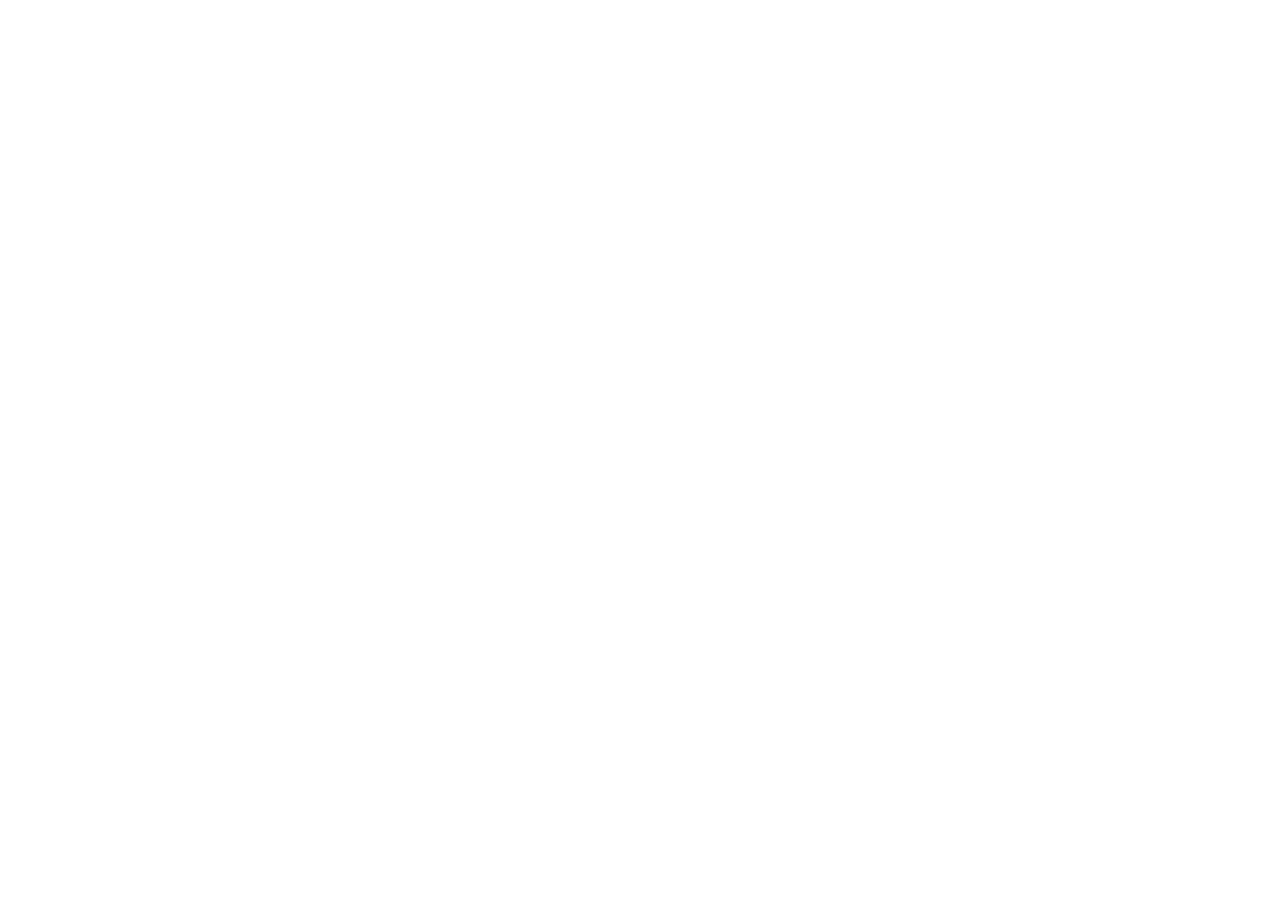
==== dashboard.html @ 180c0b19 "Add files via upload" ====
<!DOCTYPE html>
<html lang="en">
<head>
    <meta charset="UTF-8">
    <meta http-equiv="X-UA-Compatible" content="IE=edge">
    <meta name="viewport" content="width=device-width, initial-scale=1.0">
    <title>Dashboard Page</title>
</head>
<body>
    
</body>
</html>
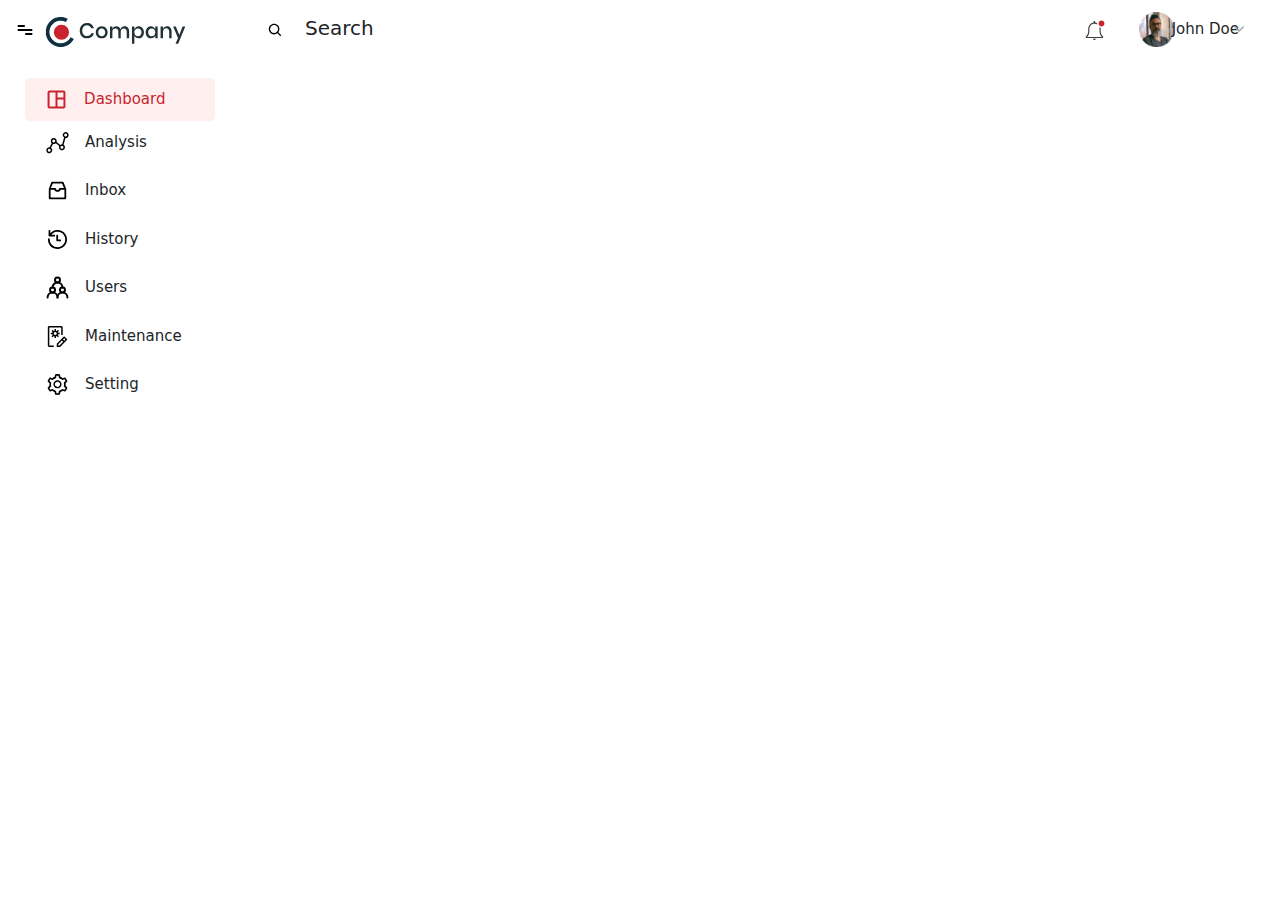
==== commit 79bb86c3: "Add files via upload" ====
--- a/dashboard.html
+++ b/dashboard.html
@@ -4,9 +4,52 @@
     <meta charset="UTF-8">
     <meta http-equiv="X-UA-Compatible" content="IE=edge">
     <meta name="viewport" content="width=device-width, initial-scale=1.0">
-    <title>Dashboard Page</title>
+    <link rel="stylesheet" href="css/bootstrap.min.css">
+    <link rel="stylesheet" href="css/dashboard-style.css">
+    <title>Dahsboard</title>
 </head>
 <body>
-    
+    <div class="container">
+        <img src="images/menu-bar.svg" alt=" " class="slidebar">
+        <img src="images/logo.svg" alt=" " class="logo">
+        <img src="images/search-icon.svg" alt=" " class="search-icon">
+        <p style="font-size: 20px; font-weight: 500; margin-top: 20px; position: relative;
+        top: 13px; display: inline;">Search</p>
+        <img src="images/notification-icon.svg" alt=" " class="notification">
+        <img src="images/profile.png" alt=" " class="profile-image">
+        <p style="font-size: 15px; font-weight: 200;  top: 18px; display: inline; float: right; position: relative; left: 140px;">John Doe</p>
+        <img src="images/select-downward.svg" alt=" " class="downword-arrow">
+    </div>
+    <div class="side-bar">
+        <div id="dashboard-active">
+            <img src="images/dashboard-active.svg"  alt=" ">
+            <p>Dashboard</p>
+        </div>
+        <div id="analysis">
+            <img src="images/graph-default.svg"  alt=" ">
+            <p>Analysis</p>
+        </div>
+        <div id="inbox">
+            <img src="images/inbox-default.svg"  alt=" ">
+            <p>Inbox</p>
+        </div>
+        <div id="history">
+            <img src="images/clock-default.svg"  alt=" ">
+            <p>History</p>
+        </div>
+        <div id="users">
+            <img src="images/user-default.svg"  alt=" ">
+            <p>Users</p>
+        </div>
+        <div id="maintenance">
+            <img src="images/maintenance-default.svg"  alt=" ">
+            <p>Maintenance</p>
+        </div>
+        <div id="setting">
+            <img src="images/setting-default.svg"  alt=" ">
+            <p>Setting</p>
+        </div>
+        
+    </div>
 </body>
 </html>--- a/css/dashboard-style.css
+++ b/css/dashboard-style.css
@@ -0,0 +1,153 @@
+body{
+    padding: 0;
+    margin: 0;
+    box-sizing: border-box;
+    background: rgb(255, 255, 255);
+    font-family: system-ui, -apple-system, BlinkMacSystemFont, 'Segoe UI', Roboto, Oxygen, Ubuntu, Cantarell, 'Open Sans', 'Helvetica Neue', sans-serif;    
+}
+.container{
+    margin-right: 125px;
+    padding: 0px;
+    height: auto;
+    margin-bottom: 30px;
+}
+.slidebar{
+    height: 20px;
+    width: 20px;
+    margin: 20px 0px 0px 0px;
+    float: left;
+    display: inline;
+}
+.logo{
+    width:142px;
+    height: 30px;
+    margin: 17px 0px 0px 10px;
+    float: left;
+}
+.search-icon{
+    width: 16px;
+    height: 16px;
+    margin: 22px;
+    margin-left: 80px;
+    float: left;
+    
+}
+.notification{
+    width: 21px;
+    height: 21px;
+    float: right;
+    position: relative;
+    top: 20px;
+    right: 50px;
+}
+.profile-image{
+    width: 35px;
+    height: 35px;
+    float: right;
+    position: relative;
+    top: 12px;
+    left: 40px;
+}
+.downword-arrow{
+    width: 40px;
+    height: 20px;
+    float: right;
+    position: relative;
+    left: 227px;
+    top: 19px;
+}
+#dashboard-active>img{
+    width: 25px;
+    height: 25px;
+    margin-left: 19px;
+}
+
+#dashboard-active{
+    display: inline-block;
+    padding-right: 50px;
+    margin-top: 18px;
+    margin-left: 25px;
+    margin-right: 30px;
+    background: rgb(255 239 239);
+    border-radius: 5px;
+}
+#dashboard-active>p{
+    display: inline-block;
+    color: #C8242F;
+    margin-left: 10px;
+    font-size: 15px;
+    margin-top: 10px;
+    margin-bottom: 10px;
+}
+
+#analysis>img{
+    width: 25px;
+    height: 25px;
+    margin-left: 45px;
+}
+#analysis>p{
+    display: inline-block;
+    margin-left: 10px;
+    font-size: 15px;
+    margin-top: 10px;
+}
+
+#inbox>img{
+    width: 25px;
+    height: 25px;
+    margin-left: 45px;
+}
+#inbox>p{
+    display: inline-block;
+    margin-left: 10px;
+    font-size: 15px;
+    margin-top: 10px;
+}
+
+#history>img{
+    width: 25px;
+    height: 25px;
+    margin-left: 45px;
+}
+#history>p{
+    display: inline-block;
+    margin-left: 10px;
+    font-size: 15px;
+    margin-top: 10px;
+}
+
+#users>img{
+    width: 25px;
+    height: 25px;
+    margin-left: 45px;
+}
+#users>p{
+    display: inline-block;
+    margin-left: 10px;
+    font-size: 15px;
+    margin-top: 10px;
+}
+
+#maintenance>img{
+    width: 25px;
+    height: 25px;
+    margin-left: 45px;
+}
+#maintenance>p{
+    display: inline-block;
+    margin-left: 10px;
+    font-size: 15px;
+    margin-top: 10px;
+}
+
+#setting>img{
+    width: 25px;
+    height: 25px;
+    margin-left: 45px;
+}
+#setting>p{
+    display: inline-block;
+    margin-left: 10px;
+    font-size: 15px;
+    margin-top: 10px;
+}
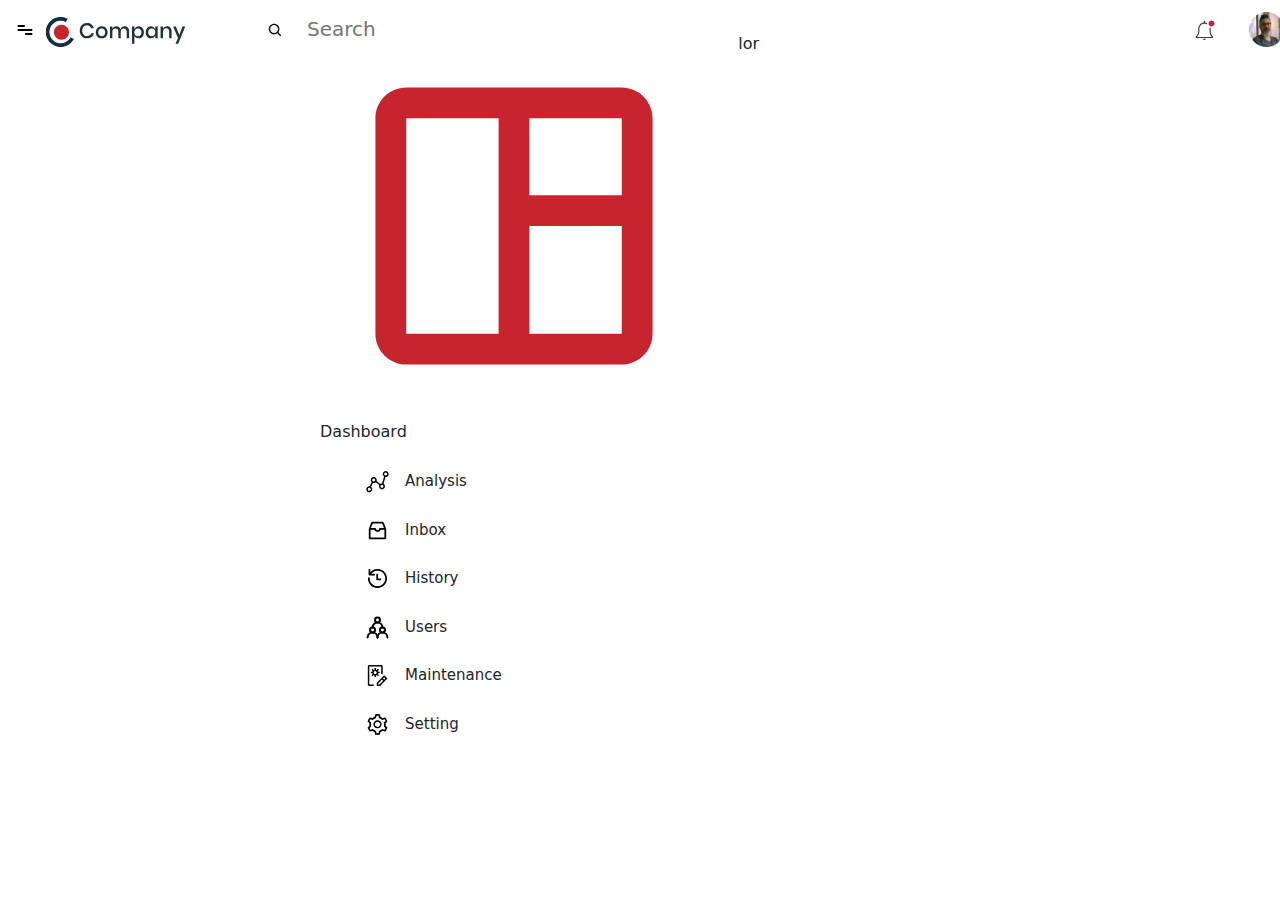
==== commit b14fa234: "Update dashboard.html" ====
--- a/dashboard.html
+++ b/dashboard.html
@@ -9,47 +9,55 @@
     <title>Dahsboard</title>
 </head>
 <body>
-    <div class="container">
-        <img src="images/menu-bar.svg" alt=" " class="slidebar">
-        <img src="images/logo.svg" alt=" " class="logo">
+    <div class="container-fluid" id="navbar">
+        <a href=""><img src="images/menu-bar.svg" alt=" " class="slidebar"></a>
+        <a href="dashboard.html"><img src="images/logo.svg" alt=" " class="logo"></a>
         <img src="images/search-icon.svg" alt=" " class="search-icon">
-        <p style="font-size: 20px; font-weight: 500; margin-top: 20px; position: relative;
-        top: 13px; display: inline;">Search</p>
+        <input type="text" name="search" placeholder="Search" style="font-size: 20px; font-weight: 500; position: relative;
+        top: 13px; display: inline; border: 1px white;">
         <img src="images/notification-icon.svg" alt=" " class="notification">
         <img src="images/profile.png" alt=" " class="profile-image">
         <p style="font-size: 15px; font-weight: 200;  top: 18px; display: inline; float: right; position: relative; left: 140px;">John Doe</p>
         <img src="images/select-downward.svg" alt=" " class="downword-arrow">
     </div>
-    <div class="side-bar">
-        <div id="dashboard-active">
-            <img src="images/dashboard-active.svg"  alt=" ">
-            <p>Dashboard</p>
+    <div class="container-fluid">
+        <div class="row">
+            <div class="col">
+                <div class="side-bar">
+                    <div id="dashboard-logo-active">
+                        <img src="images/dashboard-active.svg"  alt=" ">
+                        <p>Dashboard</p>
+                    </div>
+                    <div id="analysis">
+                        <img src="images/graph-default.svg"  alt=" ">
+                        <p>Analysis</p>
+                    </div>
+                    <div id="inbox">
+                        <img src="images/inbox-default.svg"  alt=" ">
+                        <p>Inbox</p>
+                    </div>
+                    <div id="history">
+                        <img src="images/clock-default.svg"  alt=" ">
+                        <p>History</p>
+                    </div>
+                    <div id="users">
+                        <img src="images/user-default.svg"  alt=" ">
+                        <p>Users</p>
+                    </div>
+                    <div id="maintenance">
+                        <img src="images/maintenance-default.svg"  alt=" ">
+                        <p>Maintenance</p>
+                    </div>
+                    <div id="setting">
+                        <img src="images/setting-default.svg"  alt=" ">
+                        <p>Setting</p>
+                    </div> 
+                </div>
+            </div>
+            <div class="col">
+                <p>lor</p>
+            </div>
         </div>
-        <div id="analysis">
-            <img src="images/graph-default.svg"  alt=" ">
-            <p>Analysis</p>
-        </div>
-        <div id="inbox">
-            <img src="images/inbox-default.svg"  alt=" ">
-            <p>Inbox</p>
-        </div>
-        <div id="history">
-            <img src="images/clock-default.svg"  alt=" ">
-            <p>History</p>
-        </div>
-        <div id="users">
-            <img src="images/user-default.svg"  alt=" ">
-            <p>Users</p>
-        </div>
-        <div id="maintenance">
-            <img src="images/maintenance-default.svg"  alt=" ">
-            <p>Maintenance</p>
-        </div>
-        <div id="setting">
-            <img src="images/setting-default.svg"  alt=" ">
-            <p>Setting</p>
-        </div>
-        
     </div>
 </body>
-</html>+</html>
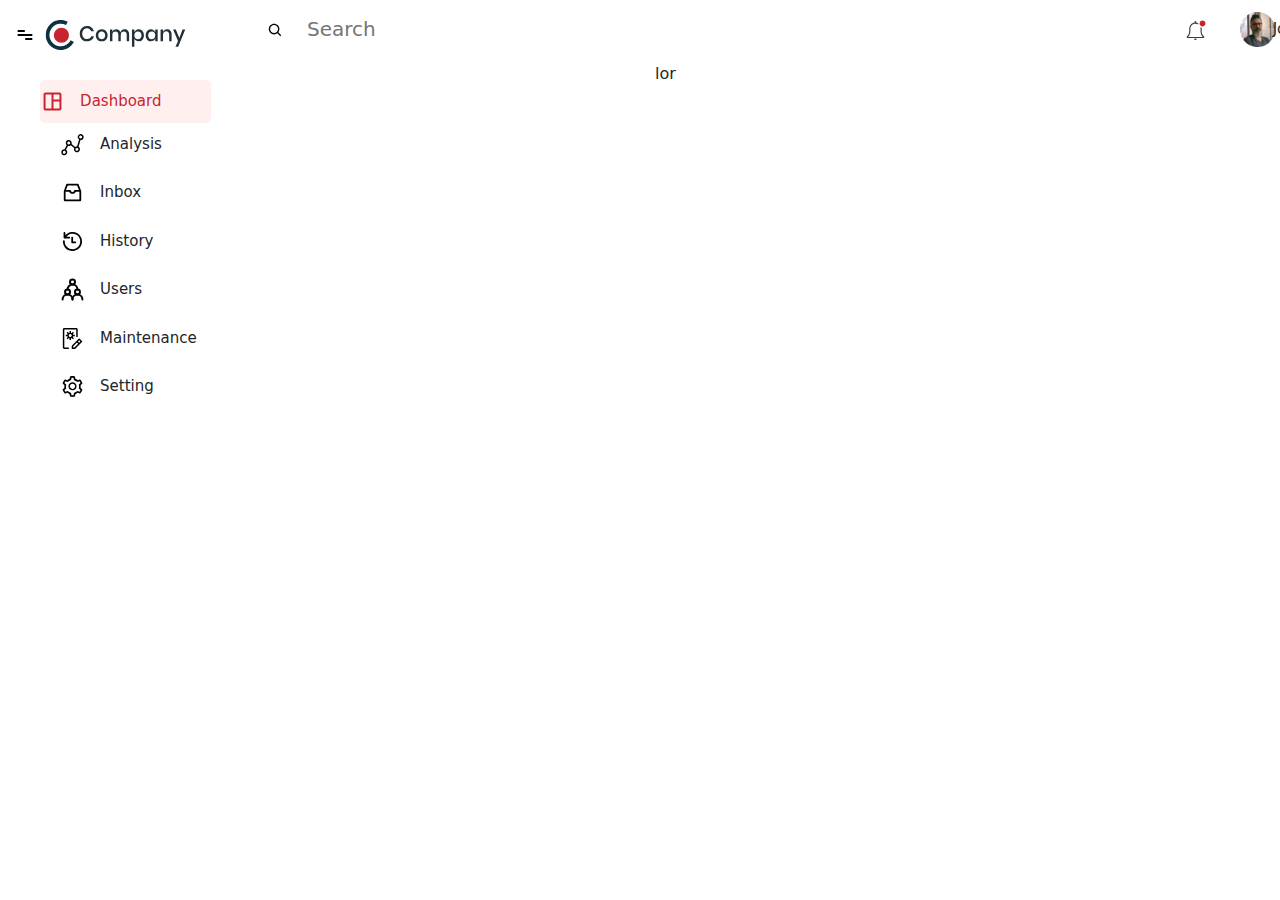
==== commit f9841ec0: "Update dashboard.html" ====
--- a/dashboard.html
+++ b/dashboard.html
@@ -9,7 +9,7 @@
     <title>Dahsboard</title>
 </head>
 <body>
-    <div class="container-fluid" id="navbar">
+    <div class="container-fluid" id="navbar" style="padding-right:24px;">
         <a href=""><img src="images/menu-bar.svg" alt=" " class="slidebar"></a>
         <a href="dashboard.html"><img src="images/logo.svg" alt=" " class="logo"></a>
         <img src="images/search-icon.svg" alt=" " class="search-icon">
--- a/css/dashboard-style.css
+++ b/css/dashboard-style.css
@@ -5,23 +5,20 @@
     background: rgb(255, 255, 255);
     font-family: system-ui, -apple-system, BlinkMacSystemFont, 'Segoe UI', Roboto, Oxygen, Ubuntu, Cantarell, 'Open Sans', 'Helvetica Neue', sans-serif;    
 }
-.container{
-    margin-right: 125px;
-    padding: 0px;
-    height: auto;
+#navbar{
     margin-bottom: 30px;
 }
 .slidebar{
     height: 20px;
     width: 20px;
-    margin: 20px 0px 0px 0px;
+    margin: 25px 0px 0px 0px;
     float: left;
     display: inline;
 }
 .logo{
     width:142px;
     height: 30px;
-    margin: 17px 0px 0px 10px;
+    margin: 20px 0px 0px 10px;
     float: left;
 }
 .search-icon{
@@ -56,13 +53,12 @@
     left: 227px;
     top: 19px;
 }
-#dashboard-active>img{
+#dashboard-logo-active>img{
     width: 25px;
     height: 25px;
-    margin-left: 19px;
 }
 
-#dashboard-active{
+#dashboard-logo-active{
     display: inline-block;
     padding-right: 50px;
     margin-top: 18px;
@@ -71,7 +67,7 @@
     background: rgb(255 239 239);
     border-radius: 5px;
 }
-#dashboard-active>p{
+#dashboard-logo-active>p{
     display: inline-block;
     color: #C8242F;
     margin-left: 10px;
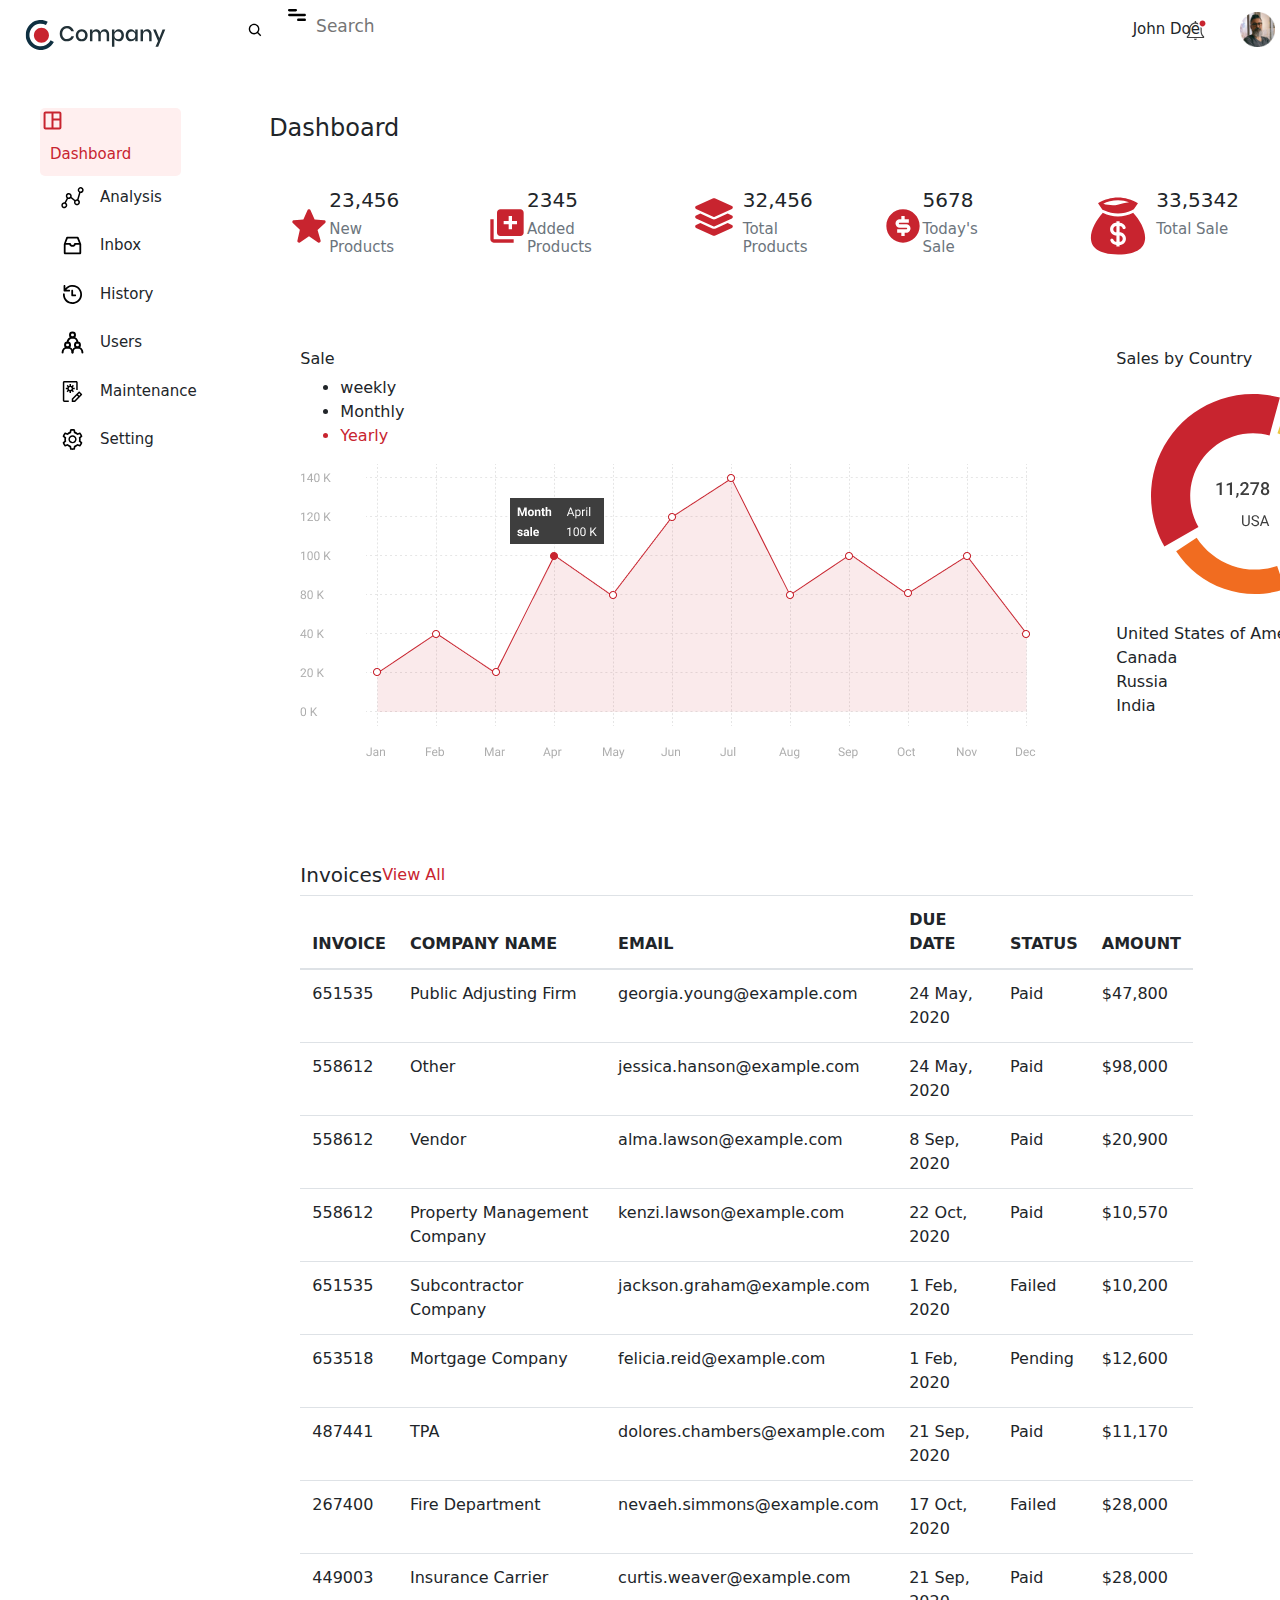
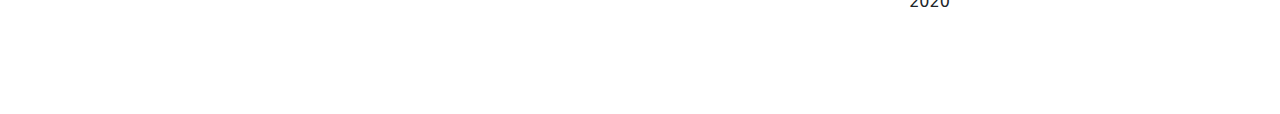
==== commit 3a68eef3: "Add files via upload" ====
--- a/dashboard.html
+++ b/dashboard.html
@@ -9,55 +9,255 @@
     <title>Dahsboard</title>
 </head>
 <body>
-    <div class="container-fluid" id="navbar" style="padding-right:24px;">
-        <a href=""><img src="images/menu-bar.svg" alt=" " class="slidebar"></a>
-        <a href="dashboard.html"><img src="images/logo.svg" alt=" " class="logo"></a>
-        <img src="images/search-icon.svg" alt=" " class="search-icon">
-        <input type="text" name="search" placeholder="Search" style="font-size: 20px; font-weight: 500; position: relative;
-        top: 13px; display: inline; border: 1px white;">
-        <img src="images/notification-icon.svg" alt=" " class="notification">
-        <img src="images/profile.png" alt=" " class="profile-image">
-        <p style="font-size: 15px; font-weight: 200;  top: 18px; display: inline; float: right; position: relative; left: 140px;">John Doe</p>
-        <img src="images/select-downward.svg" alt=" " class="downword-arrow">
-    </div>
     <div class="container-fluid">
         <div class="row">
-            <div class="col">
-                <div class="side-bar">
-                    <div id="dashboard-logo-active">
-                        <img src="images/dashboard-active.svg"  alt=" ">
-                        <p>Dashboard</p>
+            <div class="container-fluid" id="navbar" style="padding-right:24px ;">
+                <a href=""><img src="images/menu-bar.svg" alt=" " class="slidebar-icon"></a>
+                <a href="dashboard.html"><img src="images/logo.svg" alt=" " class="logo"></a>
+                <img src="images/search-icon.svg" alt=" " class="search-icon">
+                <input type="text" name="search" placeholder="Search" style="font-size: 17px; font-weight: 500; position: relative;
+                top: 13px; display: inline; border: 1px white;">
+                <img src="images/notification-icon.svg" alt=" " class="notification">
+                <img src="images/profile.png" alt=" " class="profile-image">
+                <p style="font-size: 15px; font-weight: 400;  top: 18px; display: inline; float: right; position: relative; left: 0;">John Doe</p>
+                <img src="images/select-downward.svg" alt=" " class="downword-arrow">
+            </div>
+        </div>
+        <div class="row">
+            <div class="container-fluid">
+                <div class="row">
+                    <div class="col-2">
+                        
+                        <div class="side-bar">
+                            <div id="dashboard-logo-active">
+                                <img src="images/dashboard-active.svg"  alt=" ">
+                                <p>Dashboard</p>
+                            </div>
+                            <div id="analysis">
+                                <img src="images/graph-default.svg"  alt=" ">
+                                <p>Analysis</p>
+                            </div>
+                            <div id="inbox">
+                                <img src="images/inbox-default.svg"  alt=" ">
+                                <p>Inbox</p>
+                            </div>
+                            <div id="history">
+                                <img src="images/clock-default.svg"  alt=" ">
+                                <p>History</p>
+                            </div>
+                            <div id="users">
+                                <img src="images/user-default.svg"  alt=" ">
+                                <p>Users</p>
+                            </div>
+                            <div id="maintenance">
+                                <img src="images/maintenance-default.svg"  alt=" ">
+                                <p>Maintenance</p>
+                            </div>
+                            <div id="setting">
+                                <img src="images/setting-default.svg"  alt=" ">
+                                <p>Setting</p>
+                            </div> 
+                        </div>
+                        
                     </div>
-                    <div id="analysis">
-                        <img src="images/graph-default.svg"  alt=" ">
-                        <p>Analysis</p>
+                    <div class="col-10">
+                        <div class="dashboard-details">
+                            <h4 style="margin-left: 1.7em; margin-top:1em">Dashboard</h4>
+                            
+                            <div id="first-row-in-dashboard" style="display: flex; margin-left: 1.5em; margin-right: 1.5em;">
+                                <div class="card" style="width: 18rem; margin:1em 1em 2em 1em; border-radius: 5px;border-color: white;">
+                                    <div class="card-body" style="display: flex;">
+                                        <img src="images/star.svg" alt="">
+                                        <div>
+                                            <h5>23,456</h5>
+                                            <h6 class="text-muted" style="font-size: 15px;">New Products</h6>
+                                        </div>
+                                        
+                                    </div>
+                                  </div>
+
+                                  <div class="card" style="width: 18rem;margin: 1em 1em 2em 1em;border-radius: 5px;border-color: white;">
+                                    <div class="card-body" style="display: flex;">
+                                        <img src="images/new-product.svg" alt="">
+                                        <div>
+                                            <h5>2345</h5>
+                                            <h6 class="text-muted" style="font-size: 15px;">Added Products</h6>
+                                        </div>
+                                    </div>
+                                  </div>
+
+                                  <div class="card" style="width: 18rem;margin: 1em 1em 2em 1em;border-radius: 5px;border-color: white;">
+                                    <div class="card-body" style="display: flex;">
+                                        <img src="images/total-product.svg" alt="" style="height: 58px; width:58px;">
+                                        <div>
+                                            <h5>32,456</h5>
+                                            <h6 class="text-muted" style="font-size: 15px;">Total Products</h6>
+                                        </div>
+                                    </div>
+                                  </div>
+
+                                  <div class="card" style="width: 18rem;margin: 1em 1em 2em 1em;border-radius: 5px;border-color: white;">
+                                    <div class="card-body" style="display: flex;">
+                                        <img src="images/dollar-filled.svg" alt="">
+                                        <div>
+                                            <h5>5678</h5>
+                                            <h6 class="text-muted" style="font-size: 15px;">Today's Sale</h6>
+                                        </div>
+                                    </div>
+                                  </div>
+
+                                  <div class="card" style="width: 18rem;margin: 1em 1em 2em 1em;border-radius: 5px; border-color: white;">
+                                    <div class="card-body" style="display: flex;">
+                                        <img src="images/money-bag.svg" alt="">
+                                        <div>
+                                            <h5>33,5342</h5>
+                                            <h6 class="text-muted" style="font-size: 15px;">Total Sale</h6>
+                                        </div>
+                                    </div>
+                                  </div>
+                            </div>
+                            
+
+                            <div class="row" style="margin-left:2.5em; " >
+                                <div class="sales-row" style="display: flex;">
+                                    <div class="sales-by-time" style="padding: 2em;">
+                                        <div id="sale-by-time-header">
+                                            <h6>Sale</h6>
+                                            <ul>
+                                                <li>weekly</li>
+                                                <li>Monthly</li>
+                                                <li class="line" style="color: #C8242F;padding-right: 0;">Yearly</li>
+                                            </ul>
+                                        </div>
+                                        <img src="images/data-graph.png" alt="" >
+                                    </div>
+                                    <div class="sales-by-country" style="background-color:white;margin-left: 2em; max-width: 100%; padding: 2em 1em 1em 1em;">
+                                        <div id="sale-by-country-header">
+                                            <h6>Sales by Country</h6>
+                                        </div>
+                                        <img src="images/pie-chart.svg" alt="" style="margin-left: 1em;">
+                                        <div id="legenda">
+                                            <div class="entry">
+                                              <div id="color-us" class="entry-color"></div>
+                                              <div class="entry-text">United States of America</div>
+                                    
+                                              <div id="color-canada" class="entry-color"></div>
+                                              <div class="entry-text">Canada</div>
+                                            </div>
+                                            <div class="entry">
+                                              <div id="color-russia" class="entry-color"></div>
+                                              <div class="entry-text">Russia</div>
+                                            
+                                              <div id="color-india" class="entry-color"></div>
+                                              <div class="entry-text">India</div>
+                                            </div>
+                                        </div>
+                                    </div>
+                                </div>
+                            </div>
+                            <div class="row" style="margin-left:2.5em ; margin-top: 2.5em;margin-bottom: 2.5em; background-color: #FFFFFF; padding: 2em; margin-right: 2.5em;border-radius: 2px;">
+                               <div style=" display:flex; max-width: 100%;">
+                                <h5>Invoices</h5>
+                                <a href="" style="float: right;color: #C8242F;">View All</a>
+                                </div>
+                                
+                                <table class="table">
+                                    <thead>
+                                      <tr>
+                                        <th scope="col">INVOICE</th>
+                                        <th scope="col">COMPANY NAME</th>
+                                        <th scope="col">EMAIL</th>
+                                        <th scope="col">DUE DATE</th>
+                                        <th scope="col">STATUS</th>
+                                        <th scope="col">AMOUNT</th>
+                                      </tr>
+                                    </thead>
+                                    <tbody>
+                                        <tr>
+                                            <td>651535</th>
+                                            <td>Public Adjusting Firm</td>
+                                            <td>georgia.young@example.com</td>
+                                            <td>24 May, 2020</td>
+                                            <td><span id="paid-status">Paid</span></td>
+                                            <td>$47,800</td>
+                                        </tr>
+                                        <tr>
+                                            <td>558612</td>
+                                            <td>Other</td>
+                                            <td>jessica.hanson@example.com</td>
+                                            <td>24 May, 2020</td>
+                                            <td><span id="paid-status">Paid</span></td>
+                                            <td>$98,000</td>
+                                        </tr>
+                                        <tr>
+                                            <td>558612</td>
+                                            <td>Vendor</td>
+                                            <td>alma.lawson@example.com</td>
+                                            <td>8 Sep, 2020</td>
+                                            <td><span id="paid-status">Paid</span></td>
+                                            <td>$20,900</td>
+                                        </tr>
+                                    
+                                        <tr>
+                                            <td>558612</td>
+                                            <td>Property Management Company</td>
+                                            <td>kenzi.lawson@example.com</td>
+                                            <td>22 Oct, 2020</td>
+                                            <td><span id="paid-status">Paid</span></td>
+                                            <td>$10,570</td>
+                                        </tr>
+                                        <tr>
+                                            <td>651535</td>
+                                            <td>Subcontractor Company</td>
+                                            <td>jackson.graham@example.com</td>
+                                            <td>1 Feb, 2020</td>
+                                            <td><span id="failed-status">Failed</span></td>
+                                            <td>$10,200</td>
+                                        </tr>
+                                        <tr>
+                                            <td>653518</td>
+                                            <td>Mortgage Company</td>
+                                            <td>felicia.reid@example.com</td>
+                                            <td>1 Feb, 2020</td>
+                                            <td> <span id="pending-status">Pending</span></td>
+                                            <td>$12,600</td>
+                                        </tr>
+                                        <tr>
+                                            <td>487441</td>
+                                            <td>TPA</td>
+                                            <td>dolores.chambers@example.com</td>
+                                            <td>21 Sep, 2020</td>
+                                            <td><span id="paid-status">Paid</span></td>
+                                            <td>$11,170</td>
+                                        </tr>
+                                        <tr>
+                                            <td>267400</td>
+                                            <td>Fire Department</td>
+                                            <td>nevaeh.simmons@example.com</td>
+                                            <td>17 Oct, 2020</td>
+                                            <td><span id="failed-status">Failed</span></td>
+                                            <td>$28,000</td>
+                                        </tr>
+                                        <tr>
+                                            <td>449003</td>
+                                            <td>Insurance Carrier</td>
+                                            <td>curtis.weaver@example.com</td>
+                                            <td>21 Sep, 2020</td>
+                                            <td><span id="paid-status">Paid</span></td>
+                                            <td>$28,000</td>
+                                        </tr>
+                                    </tbody>
+                                  </table>
+                            </div>
+                            
+                        </div>
                     </div>
-                    <div id="inbox">
-                        <img src="images/inbox-default.svg"  alt=" ">
-                        <p>Inbox</p>
-                    </div>
-                    <div id="history">
-                        <img src="images/clock-default.svg"  alt=" ">
-                        <p>History</p>
-                    </div>
-                    <div id="users">
-                        <img src="images/user-default.svg"  alt=" ">
-                        <p>Users</p>
-                    </div>
-                    <div id="maintenance">
-                        <img src="images/maintenance-default.svg"  alt=" ">
-                        <p>Maintenance</p>
-                    </div>
-                    <div id="setting">
-                        <img src="images/setting-default.svg"  alt=" ">
-                        <p>Setting</p>
-                    </div> 
                 </div>
-            </div>
-            <div class="col">
-                <p>lor</p>
             </div>
         </div>
     </div>
+
+    
+    
 </body>
-</html>
+</html>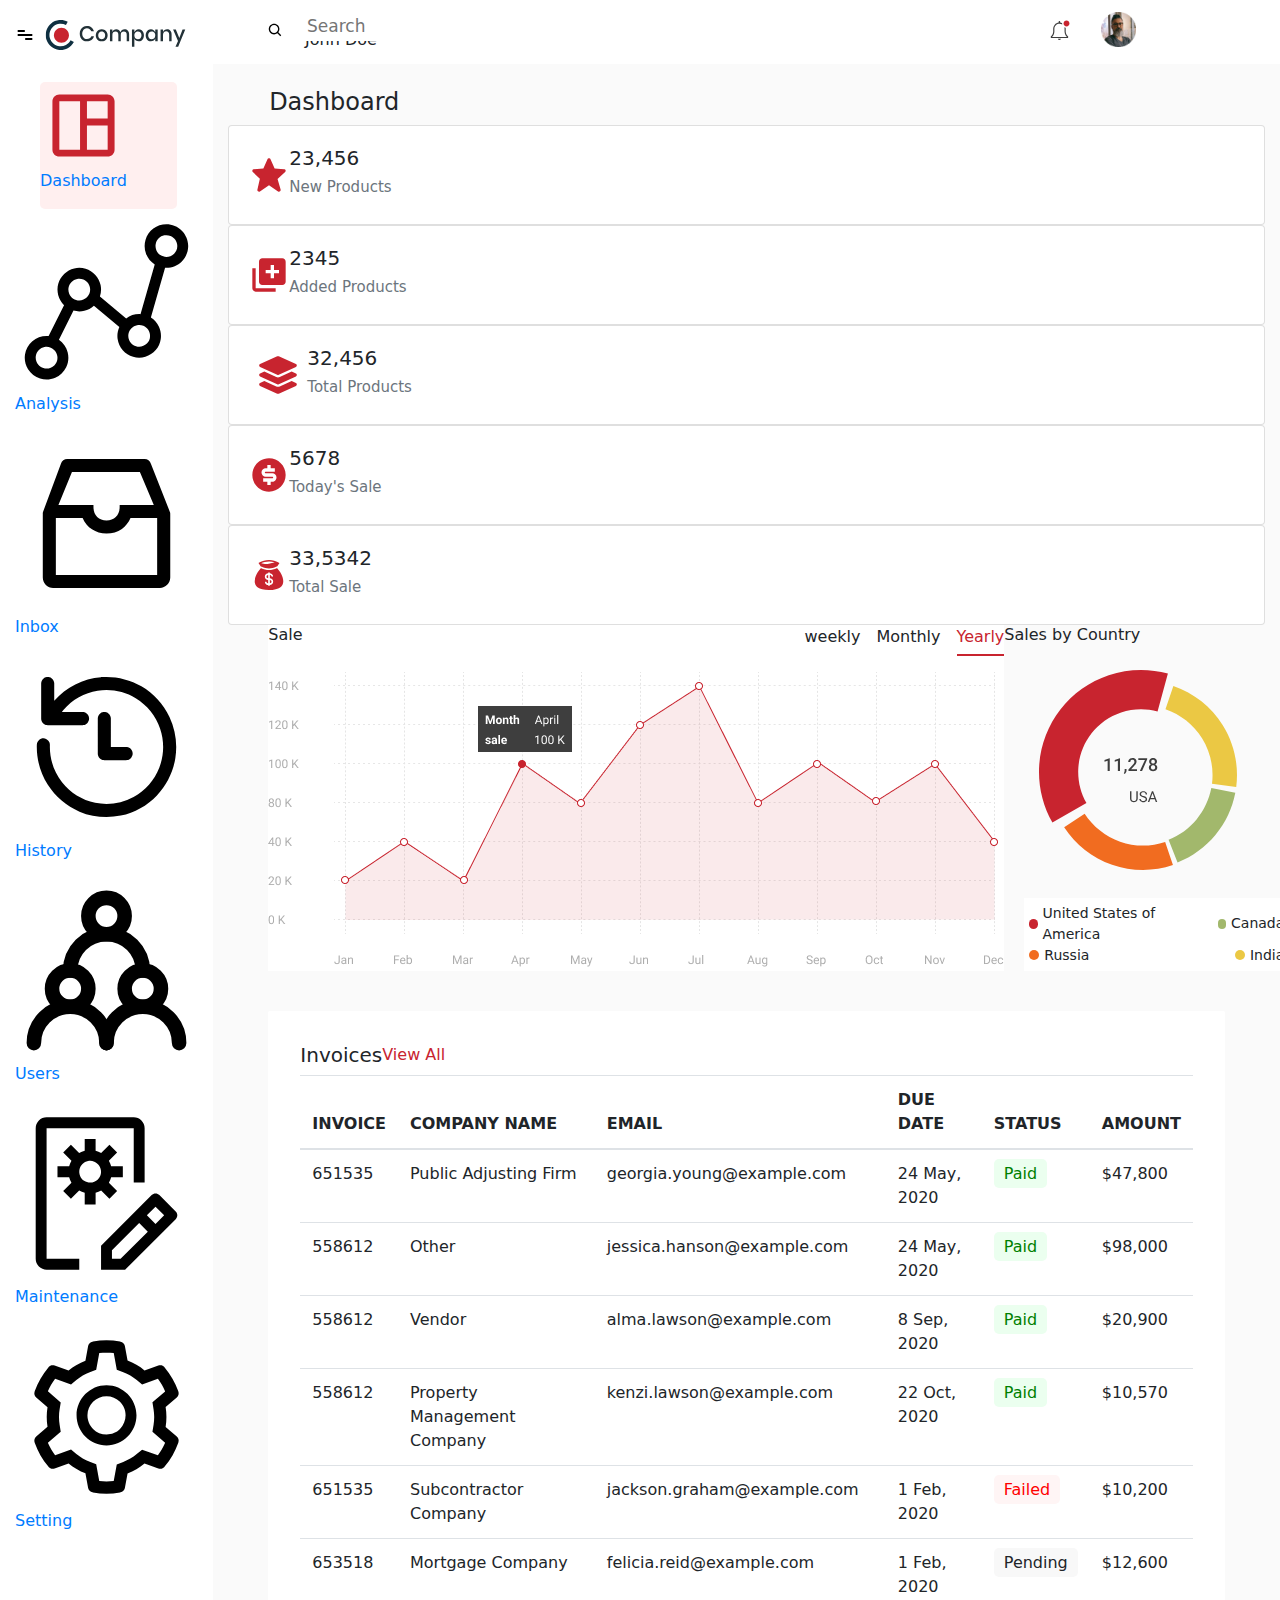
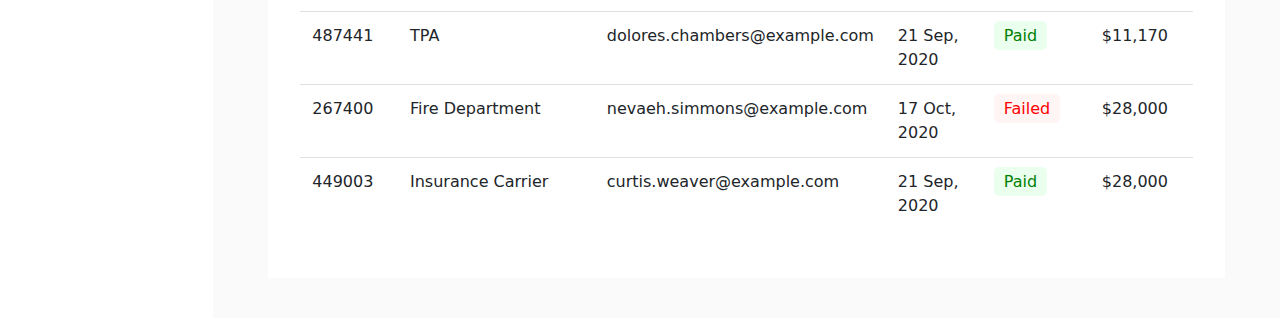
==== commit bc5941ce: "Update dashboard.html" ====
--- a/dashboard.html
+++ b/dashboard.html
@@ -12,14 +12,14 @@
     <div class="container-fluid">
         <div class="row">
             <div class="container-fluid" id="navbar" style="padding-right:24px ;">
-                <a href=""><img src="images/menu-bar.svg" alt=" " class="slidebar-icon"></a>
+                <a id="menubar-logo"><img src="images/menu-bar.svg" alt=" " class="slidebar-icon"></a>
                 <a href="dashboard.html"><img src="images/logo.svg" alt=" " class="logo"></a>
                 <img src="images/search-icon.svg" alt=" " class="search-icon">
                 <input type="text" name="search" placeholder="Search" style="font-size: 17px; font-weight: 500; position: relative;
                 top: 13px; display: inline; border: 1px white;">
                 <img src="images/notification-icon.svg" alt=" " class="notification">
                 <img src="images/profile.png" alt=" " class="profile-image">
-                <p style="font-size: 15px; font-weight: 400;  top: 18px; display: inline; float: right; position: relative; left: 0;">John Doe</p>
+                <p id="user">John Doe</p>
                 <img src="images/select-downward.svg" alt=" " class="downword-arrow">
             </div>
         </div>
@@ -27,45 +27,73 @@
             <div class="container-fluid">
                 <div class="row">
                     <div class="col-2">
-                        
-                        <div class="side-bar">
+                        <!-- sidebar layout -->
+                        <div  id="side-bar">
                             <div id="dashboard-logo-active">
-                                <img src="images/dashboard-active.svg"  alt=" ">
-                                <p>Dashboard</p>
+                                <a href="">
+                                    <img src="images/dashboard-active.svg"  alt=" ">
+                                    <p>Dashboard</p>
+                                </a>
                             </div>
                             <div id="analysis">
-                                <img src="images/graph-default.svg"  alt=" ">
-                                <p>Analysis</p>
+                                <a href="">
+                                    <img src="images/graph-default.svg"  alt=" ">
+                                    <p>Analysis</p>
+                                </a>
+                                
                             </div>
                             <div id="inbox">
-                                <img src="images/inbox-default.svg"  alt=" ">
-                                <p>Inbox</p>
+                                <a href="">
+                                    <img src="images/inbox-default.svg"  alt=" ">
+                                    <p>Inbox</p>
+                                </a>
+                                
                             </div>
                             <div id="history">
-                                <img src="images/clock-default.svg"  alt=" ">
-                                <p>History</p>
+                                <a href="">
+                                    <img src="images/clock-default.svg"  alt=" ">
+                                    <p>History</p>
+                                </a>
+                                
                             </div>
                             <div id="users">
-                                <img src="images/user-default.svg"  alt=" ">
-                                <p>Users</p>
+                                <a href="">
+                                    <img src="images/user-default.svg"  alt=" ">
+                                    <p>Users</p>
+                                </a>
+                                
                             </div>
                             <div id="maintenance">
-                                <img src="images/maintenance-default.svg"  alt=" ">
-                                <p>Maintenance</p>
+                                <a href="">
+                                    <img src="images/maintenance-default.svg"  alt=" ">
+                                    <p>Maintenance</p>
+                                </a>
                             </div>
                             <div id="setting">
-                                <img src="images/setting-default.svg"  alt=" ">
-                                <p>Setting</p>
+                                <a href="">
+                                    <img src="images/setting-default.svg"  alt=" ">
+                                    <p>Setting</p>
+                                </a>
                             </div> 
                         </div>
-                        
+                        <script>
+                            const targetDiv = document.getElementById("side-bar");
+                            const btn = document.getElementById("menubar-logo");
+                            btn.onclick = function () {
+                            if (targetDiv.style.display !== "none") {
+                                targetDiv.style.display = "none";
+                            } else {
+                                targetDiv.style.display = "block";
+                            }
+                            };
+                        </script>
                     </div>
                     <div class="col-10">
                         <div class="dashboard-details">
                             <h4 style="margin-left: 1.7em; margin-top:1em">Dashboard</h4>
                             
-                            <div id="first-row-in-dashboard" style="display: flex; margin-left: 1.5em; margin-right: 1.5em;">
-                                <div class="card" style="width: 18rem; margin:1em 1em 2em 1em; border-radius: 5px;border-color: white;">
+                            <div id="first-row-in-dashboard">
+                                <div class="card">
                                     <div class="card-body" style="display: flex;">
                                         <img src="images/star.svg" alt="">
                                         <div>
@@ -76,7 +104,7 @@
                                     </div>
                                   </div>
 
-                                  <div class="card" style="width: 18rem;margin: 1em 1em 2em 1em;border-radius: 5px;border-color: white;">
+                                  <div class="card">
                                     <div class="card-body" style="display: flex;">
                                         <img src="images/new-product.svg" alt="">
                                         <div>
@@ -86,7 +114,7 @@
                                     </div>
                                   </div>
 
-                                  <div class="card" style="width: 18rem;margin: 1em 1em 2em 1em;border-radius: 5px;border-color: white;">
+                                  <div class="card">
                                     <div class="card-body" style="display: flex;">
                                         <img src="images/total-product.svg" alt="" style="height: 58px; width:58px;">
                                         <div>
@@ -96,7 +124,7 @@
                                     </div>
                                   </div>
 
-                                  <div class="card" style="width: 18rem;margin: 1em 1em 2em 1em;border-radius: 5px;border-color: white;">
+                                  <div class="card">
                                     <div class="card-body" style="display: flex;">
                                         <img src="images/dollar-filled.svg" alt="">
                                         <div>
@@ -106,7 +134,7 @@
                                     </div>
                                   </div>
 
-                                  <div class="card" style="width: 18rem;margin: 1em 1em 2em 1em;border-radius: 5px; border-color: white;">
+                                  <div class="card">
                                     <div class="card-body" style="display: flex;">
                                         <img src="images/money-bag.svg" alt="">
                                         <div>
@@ -120,7 +148,7 @@
 
                             <div class="row" style="margin-left:2.5em; " >
                                 <div class="sales-row" style="display: flex;">
-                                    <div class="sales-by-time" style="padding: 2em;">
+                                    <div class="sales-by-time">
                                         <div id="sale-by-time-header">
                                             <h6>Sale</h6>
                                             <ul>
@@ -131,7 +159,7 @@
                                         </div>
                                         <img src="images/data-graph.png" alt="" >
                                     </div>
-                                    <div class="sales-by-country" style="background-color:white;margin-left: 2em; max-width: 100%; padding: 2em 1em 1em 1em;">
+                                    <div class="sales-by-country">
                                         <div id="sale-by-country-header">
                                             <h6>Sales by Country</h6>
                                         </div>
@@ -260,4 +288,4 @@
     
     
 </body>
-</html>+</html>
--- a/css/dashboard-style.css
+++ b/css/dashboard-style.css
@@ -2,18 +2,24 @@
     padding: 0;
     margin: 0;
     box-sizing: border-box;
-    background: rgb(255, 255, 255);
+    background: #FAFAFA;
     font-family: system-ui, -apple-system, BlinkMacSystemFont, 'Segoe UI', Roboto, Oxygen, Ubuntu, Cantarell, 'Open Sans', 'Helvetica Neue', sans-serif;    
 }
 #navbar{
-    margin-bottom: 30px;
-}
-.slidebar{
+    height: 4em ;
+    background-color: #FFFFFF;
+}
+.slidebar-icon{
+    /* logo for sidebar */
     height: 20px;
     width: 20px;
     margin: 25px 0px 0px 0px;
     float: left;
     display: inline;
+    background-color: #FFFFFF;
+}
+.col-2{
+    background-color: #FFFFFF;
 }
 .logo{
     width:142px;
@@ -35,7 +41,7 @@
     float: right;
     position: relative;
     top: 20px;
-    right: 50px;
+    right: 15%;
 }
 .profile-image{
     width: 35px;
@@ -43,7 +49,7 @@
     float: right;
     position: relative;
     top: 12px;
-    left: 40px;
+    right:8%;
 }
 .downword-arrow{
     width: 40px;
@@ -52,10 +58,12 @@
     position: relative;
     left: 227px;
     top: 19px;
+    left:6.5%;
 }
 #dashboard-logo-active>img{
     width: 25px;
     height: 25px;
+    margin-left: 19px;
 }
 
 #dashboard-logo-active{
@@ -63,7 +71,7 @@
     padding-right: 50px;
     margin-top: 18px;
     margin-left: 25px;
-    margin-right: 30px;
+    margin-right: 10px;
     background: rgb(255 239 239);
     border-radius: 5px;
 }
@@ -147,3 +155,91 @@
     font-size: 15px;
     margin-top: 10px;
 }
+
+/* for pie chart */
+#legenda {
+margin-left: 20px;
+background-color: white;
+padding: 5px;
+}
+.entry {
+display: flex;
+align-items: center;
+}
+
+.entry-color {
+height: 10px;
+width: 10px;
+border-radius: 5px;;
+}
+
+.entry-text {
+margin-left: 5px;
+font-size: 14px;
+}
+
+#color-us {
+background-color: #C8242F;
+}
+
+#color-canada{
+background-color:#A2B86C;
+margin-left: 1.99em;
+}
+#color-russia{
+background-color:#F16C20;
+}
+#color-india{
+background-color:#EBC844;
+margin-left: 9.1em;
+}
+
+#sale-by-time-header{
+    display: flex;
+    justify-content: space-between;
+}
+ul{
+    text-decoration: none;
+    display: flex;
+    justify-content: space-between;
+}
+li{
+    list-style: none;
+    padding-right: 1em;
+}
+.sales-by-time{
+    background-color: #FFFFFF;
+}
+
+
+.th{
+    color: #ADADAD;
+}
+
+#paid-status{
+    background-color: #EBFFEF;
+    border-radius: 5px;
+    padding: 5px 10px 5px 10px;
+    color: green;
+}
+
+#failed-status{
+    background-color: #FFF5F5;
+    border-radius: 5px;
+    padding: 5px 10px 5px 10px;
+    color: red;
+}
+
+#pending-status{
+    background-color: #F8F8F8;
+    border-radius: 5px;
+    padding: 5px 10px 5px 10px;
+    color: #BABABA;
+}
+
+.line{
+    padding-bottom: 5px;
+    border-bottom-style: solid;
+    border-bottom-width: 2.8px;
+    width: fit-content;
+}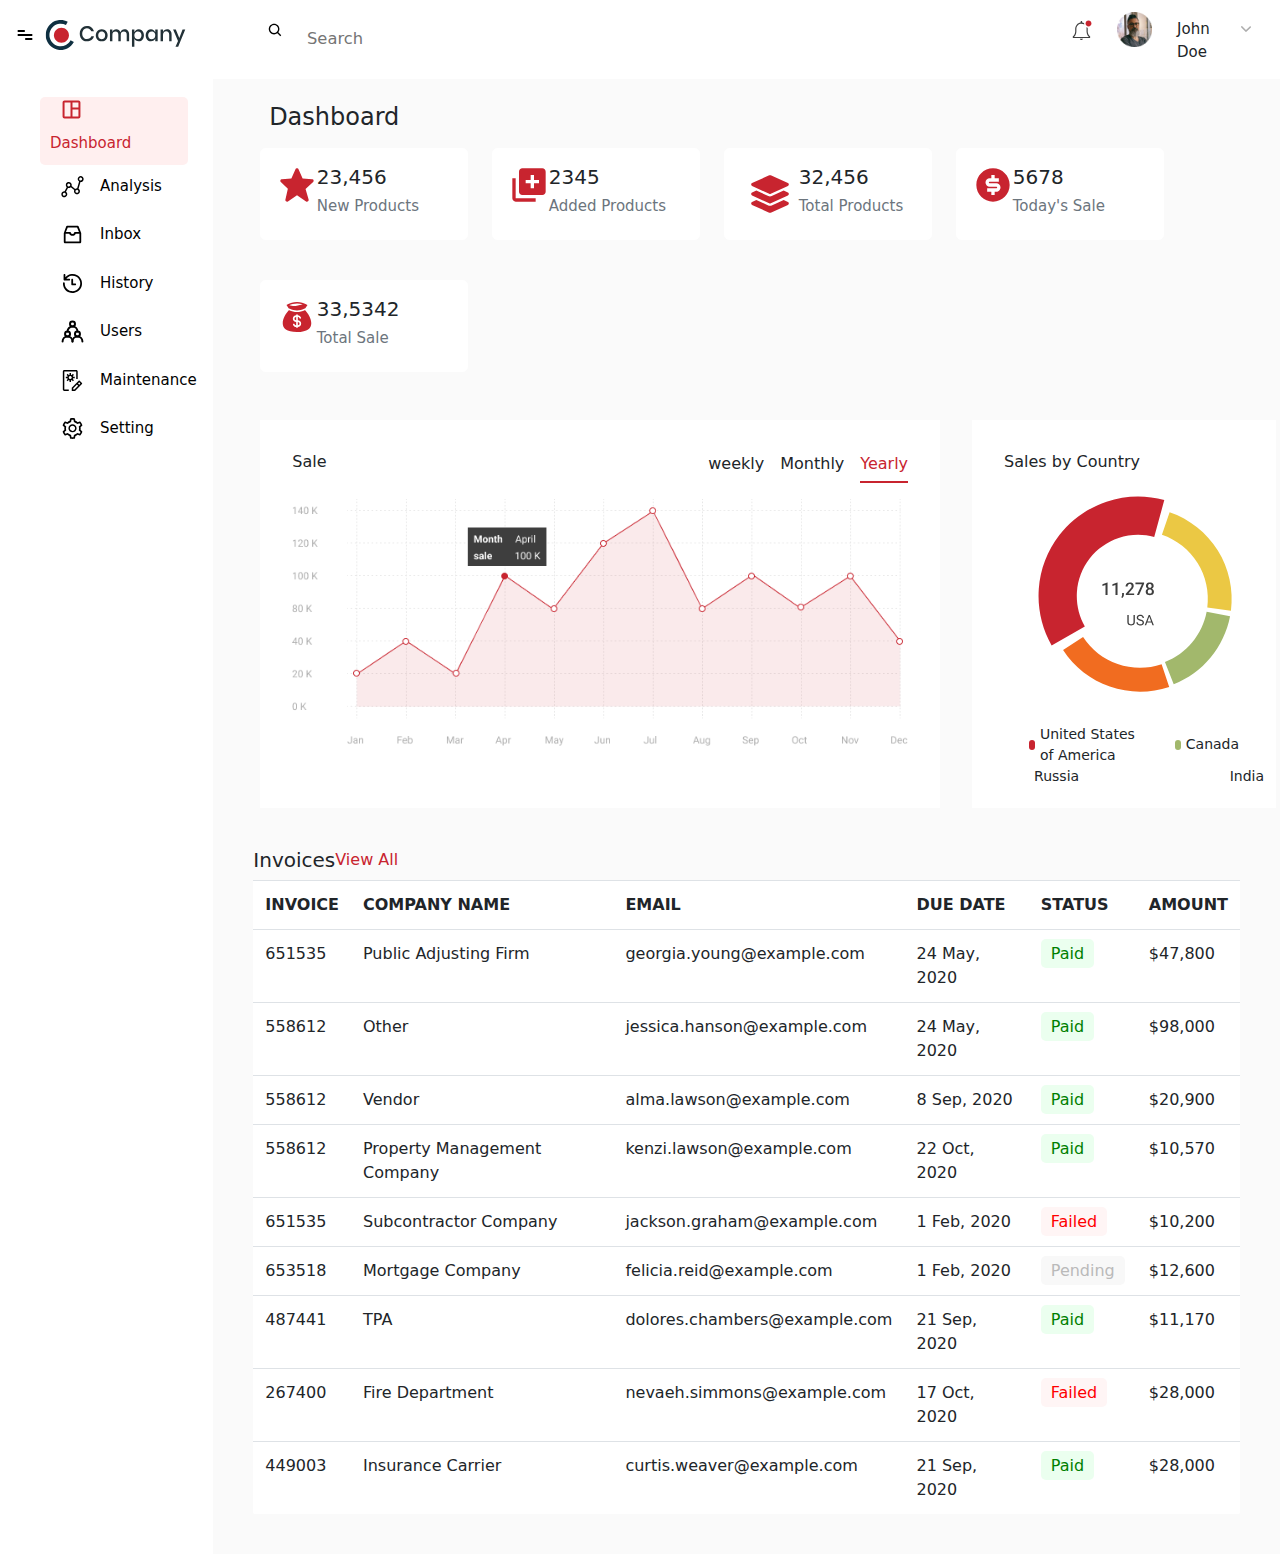
==== commit da6f444e: "Add files via upload" ====
--- a/dashboard.html
+++ b/dashboard.html
@@ -1,291 +1,282 @@
 <!DOCTYPE html>
 <html lang="en">
+
 <head>
     <meta charset="UTF-8">
     <meta http-equiv="X-UA-Compatible" content="IE=edge">
     <meta name="viewport" content="width=device-width, initial-scale=1.0">
     <link rel="stylesheet" href="css/bootstrap.min.css">
     <link rel="stylesheet" href="css/dashboard-style.css">
+
     <title>Dahsboard</title>
 </head>
+
 <body>
     <div class="container-fluid">
         <div class="row">
-            <div class="container-fluid" id="navbar" style="padding-right:24px ;">
-                <a id="menubar-logo"><img src="images/menu-bar.svg" alt=" " class="slidebar-icon"></a>
-                <a href="dashboard.html"><img src="images/logo.svg" alt=" " class="logo"></a>
-                <img src="images/search-icon.svg" alt=" " class="search-icon">
-                <input type="text" name="search" placeholder="Search" style="font-size: 17px; font-weight: 500; position: relative;
-                top: 13px; display: inline; border: 1px white;">
-                <img src="images/notification-icon.svg" alt=" " class="notification">
-                <img src="images/profile.png" alt=" " class="profile-image">
-                <p id="user">John Doe</p>
-                <img src="images/select-downward.svg" alt=" " class="downword-arrow">
+            
+                <div class="container-fluid" id="navbar" style="padding-right:24px ;">
+                    <a id="menubar-logo"><img src="images/menu-bar.svg" alt=" " class="slidebar-icon"></a>
+                    <a href="dashboard.html"><img src="images/logo.svg" alt=" " class="logo"></a>
+                    <div id="search-part">
+                        <img src="images/search-icon.svg" alt=" " class="search-icon">
+                        <input id="search-input" type="text" name="search" placeholder="Search">
+                    </div>
+
+                    <img src="images/notification-icon.svg" alt=" " class="notification">
+                    <img src="images/profile.png" alt=" " class="profile-image">
+                    <p id="user-name">John Doe</p>
+                    <img src="images/select-downward.svg" alt=" " class="downword-arrow">
+                </div>
+           
+        </div>
+        <div class="row" id="container-part">
+            <div class="col-md-2" id="side-bar">
+               
+                <div id="dashboard-logo-active">
+                    <a href="dashboard.html">
+                        <img src="images/dashboard-active.svg" alt=" ">
+                        <p>Dashboard</p>
+                    </a>
+                </div>
+                <div id="analysis">
+                    <a href="innerpage.html">
+                        <img src="images/graph-default.svg" alt=" ">
+                        <p>Analysis</p>
+                    </a>
+
+                </div>
+                <div id="inbox">
+                    <a href="">
+                        <img src="images/inbox-default.svg" alt=" ">
+                        <p>Inbox</p>
+                    </a>
+
+                </div>
+                <div id="history">
+                    <a href="">
+                        <img src="images/clock-default.svg" alt=" ">
+                        <p>History</p>
+                    </a>
+
+                </div>
+                <div id="users">
+                    <a href="">
+                        <img src="images/user-default.svg" alt=" ">
+                        <p>Users</p>
+                    </a>
+
+                </div>
+                <div id="maintenance">
+                    <a href="">
+                        <img src="images/maintenance-default.svg" alt=" ">
+                        <p>Maintenance</p>
+                    </a>
+                </div>
+                <div id="setting">
+                    <a href="">
+                        <img src="images/setting-default.svg" alt=" ">
+                        <p>Setting</p>
+                    </a>
+                </div>
+               
             </div>
-        </div>
-        <div class="row">
-            <div class="container-fluid">
-                <div class="row">
-                    <div class="col-2">
-                        <!-- sidebar layout -->
-                        <div  id="side-bar">
-                            <div id="dashboard-logo-active">
-                                <a href="">
-                                    <img src="images/dashboard-active.svg"  alt=" ">
-                                    <p>Dashboard</p>
-                                </a>
-                            </div>
-                            <div id="analysis">
-                                <a href="">
-                                    <img src="images/graph-default.svg"  alt=" ">
-                                    <p>Analysis</p>
-                                </a>
-                                
-                            </div>
-                            <div id="inbox">
-                                <a href="">
-                                    <img src="images/inbox-default.svg"  alt=" ">
-                                    <p>Inbox</p>
-                                </a>
-                                
-                            </div>
-                            <div id="history">
-                                <a href="">
-                                    <img src="images/clock-default.svg"  alt=" ">
-                                    <p>History</p>
-                                </a>
-                                
-                            </div>
-                            <div id="users">
-                                <a href="">
-                                    <img src="images/user-default.svg"  alt=" ">
-                                    <p>Users</p>
-                                </a>
-                                
-                            </div>
-                            <div id="maintenance">
-                                <a href="">
-                                    <img src="images/maintenance-default.svg"  alt=" ">
-                                    <p>Maintenance</p>
-                                </a>
-                            </div>
-                            <div id="setting">
-                                <a href="">
-                                    <img src="images/setting-default.svg"  alt=" ">
-                                    <p>Setting</p>
-                                </a>
-                            </div> 
-                        </div>
-                        <script>
-                            const targetDiv = document.getElementById("side-bar");
-                            const btn = document.getElementById("menubar-logo");
-                            btn.onclick = function () {
-                            if (targetDiv.style.display !== "none") {
-                                targetDiv.style.display = "none";
-                            } else {
-                                targetDiv.style.display = "block";
-                            }
-                            };
-                        </script>
-                    </div>
-                    <div class="col-10">
-                        <div class="dashboard-details">
-                            <h4 style="margin-left: 1.7em; margin-top:1em">Dashboard</h4>
-                            
-                            <div id="first-row-in-dashboard">
-                                <div class="card">
-                                    <div class="card-body" style="display: flex;">
-                                        <img src="images/star.svg" alt="">
-                                        <div>
-                                            <h5>23,456</h5>
-                                            <h6 class="text-muted" style="font-size: 15px;">New Products</h6>
-                                        </div>
-                                        
+            <div class="col-md-10" id="dashboard-details-container">
+                <div class="dashboard-details">
+                    <h4 style="margin-left: 1.7em; margin-top:1em">Dashboard</h4>
+
+                    <div class="row" id="first-row-in-dashboard">
+                        <div class="card">
+                            <div class="card-body" style="display: flex;">
+                                <img src="images/star.svg" alt="">
+                                <div>
+                                    <h5>23,456</h5>
+                                    <h6 class="text-muted" style="font-size: 15px;">New Products</h6>
+                                </div>
+
+                            </div>
+                        </div>
+
+                        <div class="card">
+                            <div class="card-body" style="display: flex;">
+                                <img src="images/new-product.svg" alt="">
+                                <div>
+                                    <h5>2345</h5>
+                                    <h6 class="text-muted" style="font-size: 15px;">Added Products</h6>
+                                </div>
+                            </div>
+                        </div>
+
+                        <div class="card">
+                            <div class="card-body" style="display: flex;">
+                                <img src="images/total-product.svg" alt="" style="height: 58px; width:58px;">
+                                <div>
+                                    <h5>32,456</h5>
+                                    <h6 class="text-muted" style="font-size: 15px;">Total Products</h6>
+                                </div>
+                            </div>
+                        </div>
+
+                        <div class="card">
+                            <div class="card-body" style="display: flex;">
+                                <img src="images/dollar-filled.svg" alt="">
+                                <div>
+                                    <h5>5678</h5>
+                                    <h6 class="text-muted" style="font-size: 15px;">Today's Sale</h6>
+                                </div>
+                            </div>
+                        </div>
+
+                        <div class="card">
+                            <div class="card-body" style="display: flex;">
+                                <img src="images/money-bag.svg" alt="">
+                                <div>
+                                    <h5>33,5342</h5>
+                                    <h6 class="text-muted" style="font-size: 15px;">Total Sale</h6>
+                                </div>
+                            </div>
+                        </div>
+                    </div>
+
+
+                    <div class="row" style="margin-left:2em;">
+                        <div class="sales-row">
+                            <div class="sales-by-time col-md-8">
+                                <div id="sale-by-time-header">
+                                    <h6>Sale</h6>
+                                    <ul>
+                                        <li>weekly</li>
+                                        <li>Monthly</li>
+                                        <li class="line" style="color: #C8242F;padding-right: 0;">Yearly</li>
+                                    </ul>
+                                </div>
+                                <img src="images/data-graph.png" alt="">
+                            </div>
+                            <div class="sales-by-country col">
+                                <div id="sale-by-country-header">
+                                    <h6>Sales by Country</h6>
+                                </div>
+                                <img src="images/pie-chart.svg" alt="" style="margin-left: 1em;">
+                                <div id="legenda">
+                                    <div class="entry">
+                                        <div id="color-us" class="entry-color"></div>
+                                        <div class="entry-text">United States of America</div>
+
+                                        <div id="color-canada" class="entry-color"></div>
+                                        <div class="entry-text">Canada</div>
                                     </div>
-                                  </div>
-
-                                  <div class="card">
-                                    <div class="card-body" style="display: flex;">
-                                        <img src="images/new-product.svg" alt="">
-                                        <div>
-                                            <h5>2345</h5>
-                                            <h6 class="text-muted" style="font-size: 15px;">Added Products</h6>
-                                        </div>
+                                    <div class="entry">
+                                        <div id="color-russia" class="entry-color"></div>
+                                        <div class="entry-text">Russia</div>
+
+                                        <div id="color-india" class="entry-color"></div>
+                                        <div class="entry-text">India</div>
                                     </div>
-                                  </div>
-
-                                  <div class="card">
-                                    <div class="card-body" style="display: flex;">
-                                        <img src="images/total-product.svg" alt="" style="height: 58px; width:58px;">
-                                        <div>
-                                            <h5>32,456</h5>
-                                            <h6 class="text-muted" style="font-size: 15px;">Total Products</h6>
-                                        </div>
-                                    </div>
-                                  </div>
-
-                                  <div class="card">
-                                    <div class="card-body" style="display: flex;">
-                                        <img src="images/dollar-filled.svg" alt="">
-                                        <div>
-                                            <h5>5678</h5>
-                                            <h6 class="text-muted" style="font-size: 15px;">Today's Sale</h6>
-                                        </div>
-                                    </div>
-                                  </div>
-
-                                  <div class="card">
-                                    <div class="card-body" style="display: flex;">
-                                        <img src="images/money-bag.svg" alt="">
-                                        <div>
-                                            <h5>33,5342</h5>
-                                            <h6 class="text-muted" style="font-size: 15px;">Total Sale</h6>
-                                        </div>
-                                    </div>
-                                  </div>
-                            </div>
-                            
-
-                            <div class="row" style="margin-left:2.5em; " >
-                                <div class="sales-row" style="display: flex;">
-                                    <div class="sales-by-time">
-                                        <div id="sale-by-time-header">
-                                            <h6>Sale</h6>
-                                            <ul>
-                                                <li>weekly</li>
-                                                <li>Monthly</li>
-                                                <li class="line" style="color: #C8242F;padding-right: 0;">Yearly</li>
-                                            </ul>
-                                        </div>
-                                        <img src="images/data-graph.png" alt="" >
-                                    </div>
-                                    <div class="sales-by-country">
-                                        <div id="sale-by-country-header">
-                                            <h6>Sales by Country</h6>
-                                        </div>
-                                        <img src="images/pie-chart.svg" alt="" style="margin-left: 1em;">
-                                        <div id="legenda">
-                                            <div class="entry">
-                                              <div id="color-us" class="entry-color"></div>
-                                              <div class="entry-text">United States of America</div>
-                                    
-                                              <div id="color-canada" class="entry-color"></div>
-                                              <div class="entry-text">Canada</div>
-                                            </div>
-                                            <div class="entry">
-                                              <div id="color-russia" class="entry-color"></div>
-                                              <div class="entry-text">Russia</div>
-                                            
-                                              <div id="color-india" class="entry-color"></div>
-                                              <div class="entry-text">India</div>
-                                            </div>
-                                        </div>
-                                    </div>
-                                </div>
-                            </div>
-                            <div class="row" style="margin-left:2.5em ; margin-top: 2.5em;margin-bottom: 2.5em; background-color: #FFFFFF; padding: 2em; margin-right: 2.5em;border-radius: 2px;">
-                               <div style=" display:flex; max-width: 100%;">
-                                <h5>Invoices</h5>
-                                <a href="" style="float: right;color: #C8242F;">View All</a>
-                                </div>
-                                
-                                <table class="table">
-                                    <thead>
-                                      <tr>
-                                        <th scope="col">INVOICE</th>
-                                        <th scope="col">COMPANY NAME</th>
-                                        <th scope="col">EMAIL</th>
-                                        <th scope="col">DUE DATE</th>
-                                        <th scope="col">STATUS</th>
-                                        <th scope="col">AMOUNT</th>
-                                      </tr>
-                                    </thead>
-                                    <tbody>
-                                        <tr>
-                                            <td>651535</th>
-                                            <td>Public Adjusting Firm</td>
-                                            <td>georgia.young@example.com</td>
-                                            <td>24 May, 2020</td>
-                                            <td><span id="paid-status">Paid</span></td>
-                                            <td>$47,800</td>
-                                        </tr>
-                                        <tr>
-                                            <td>558612</td>
-                                            <td>Other</td>
-                                            <td>jessica.hanson@example.com</td>
-                                            <td>24 May, 2020</td>
-                                            <td><span id="paid-status">Paid</span></td>
-                                            <td>$98,000</td>
-                                        </tr>
-                                        <tr>
-                                            <td>558612</td>
-                                            <td>Vendor</td>
-                                            <td>alma.lawson@example.com</td>
-                                            <td>8 Sep, 2020</td>
-                                            <td><span id="paid-status">Paid</span></td>
-                                            <td>$20,900</td>
-                                        </tr>
-                                    
-                                        <tr>
-                                            <td>558612</td>
-                                            <td>Property Management Company</td>
-                                            <td>kenzi.lawson@example.com</td>
-                                            <td>22 Oct, 2020</td>
-                                            <td><span id="paid-status">Paid</span></td>
-                                            <td>$10,570</td>
-                                        </tr>
-                                        <tr>
-                                            <td>651535</td>
-                                            <td>Subcontractor Company</td>
-                                            <td>jackson.graham@example.com</td>
-                                            <td>1 Feb, 2020</td>
-                                            <td><span id="failed-status">Failed</span></td>
-                                            <td>$10,200</td>
-                                        </tr>
-                                        <tr>
-                                            <td>653518</td>
-                                            <td>Mortgage Company</td>
-                                            <td>felicia.reid@example.com</td>
-                                            <td>1 Feb, 2020</td>
-                                            <td> <span id="pending-status">Pending</span></td>
-                                            <td>$12,600</td>
-                                        </tr>
-                                        <tr>
-                                            <td>487441</td>
-                                            <td>TPA</td>
-                                            <td>dolores.chambers@example.com</td>
-                                            <td>21 Sep, 2020</td>
-                                            <td><span id="paid-status">Paid</span></td>
-                                            <td>$11,170</td>
-                                        </tr>
-                                        <tr>
-                                            <td>267400</td>
-                                            <td>Fire Department</td>
-                                            <td>nevaeh.simmons@example.com</td>
-                                            <td>17 Oct, 2020</td>
-                                            <td><span id="failed-status">Failed</span></td>
-                                            <td>$28,000</td>
-                                        </tr>
-                                        <tr>
-                                            <td>449003</td>
-                                            <td>Insurance Carrier</td>
-                                            <td>curtis.weaver@example.com</td>
-                                            <td>21 Sep, 2020</td>
-                                            <td><span id="paid-status">Paid</span></td>
-                                            <td>$28,000</td>
-                                        </tr>
-                                    </tbody>
-                                  </table>
-                            </div>
-                            
-                        </div>
-                    </div>
+                                </div>
+                            </div>
+                        </div>
+                    </div>
+                    <div class="row">
+                        <div id="table-head-part">
+                            <h5>Invoices</h5>
+                            <a href="" style="float: right;color: #C8242F;">View All</a>
+                        </div>
+
+                        <table class="table" style="width:100%; overflow: scroll;">
+
+                            <tr>
+                                <th scope="col">INVOICE</th>
+                                <th scope="col">COMPANY NAME</th>
+                                <th scope="col">EMAIL</th>
+                                <th scope="col">DUE DATE</th>
+                                <th scope="col">STATUS</th>
+                                <th scope="col">AMOUNT</th>
+                            </tr>
+
+                            <tr>
+                                <td>651535</td>
+                                <td>Public Adjusting Firm</td>
+                                <td>georgia.young@example.com</td>
+                                <td>24 May, 2020</td>
+                                <td><span id="paid-status">Paid</span></td>
+                                <td>$47,800</td>
+                            </tr>
+                            <tr>
+                                <td>558612</td>
+                                <td>Other</td>
+                                <td>jessica.hanson@example.com</td>
+                                <td>24 May, 2020</td>
+                                <td><span id="paid-status">Paid</span></td>
+                                <td>$98,000</td>
+                            </tr>
+                            <tr>
+                                <td>558612</td>
+                                <td>Vendor</td>
+                                <td>alma.lawson@example.com</td>
+                                <td>8 Sep, 2020</td>
+                                <td><span id="paid-status">Paid</span></td>
+                                <td>$20,900</td>
+                            </tr>
+
+                            <tr>
+                                <td>558612</td>
+                                <td>Property Management Company</td>
+                                <td>kenzi.lawson@example.com</td>
+                                <td>22 Oct, 2020</td>
+                                <td><span id="paid-status">Paid</span></td>
+                                <td>$10,570</td>
+                            </tr>
+                            <tr>
+                                <td>651535</td>
+                                <td>Subcontractor Company</td>
+                                <td>jackson.graham@example.com</td>
+                                <td>1 Feb, 2020</td>
+                                <td><span id="failed-status">Failed</span></td>
+                                <td>$10,200</td>
+                            </tr>
+                            <tr>
+                                <td>653518</td>
+                                <td>Mortgage Company</td>
+                                <td>felicia.reid@example.com</td>
+                                <td>1 Feb, 2020</td>
+                                <td> <span id="pending-status">Pending</span></td>
+                                <td>$12,600</td>
+                            </tr>
+                            <tr>
+                                <td>487441</td>
+                                <td>TPA</td>
+                                <td>dolores.chambers@example.com</td>
+                                <td>21 Sep, 2020</td>
+                                <td><span id="paid-status">Paid</span></td>
+                                <td>$11,170</td>
+                            </tr>
+                            <tr>
+                                <td>267400</td>
+                                <td>Fire Department</td>
+                                <td>nevaeh.simmons@example.com</td>
+                                <td>17 Oct, 2020</td>
+                                <td><span id="failed-status">Failed</span></td>
+                                <td>$28,000</td>
+                            </tr>
+                            <tr>
+                                <td>449003</td>
+                                <td>Insurance Carrier</td>
+                                <td>curtis.weaver@example.com</td>
+                                <td>21 Sep, 2020</td>
+                                <td><span id="paid-status">Paid</span></td>
+                                <td>$28,000</td>
+                            </tr>
+
+                        </table>
+                    </div>
+
                 </div>
             </div>
         </div>
     </div>
-
-    
-    
+    <script src="js/dashboard.js"></script>
+
+
 </body>
-</html>
+
+</html>--- a/css/dashboard-style.css
+++ b/css/dashboard-style.css
@@ -6,63 +6,77 @@
     font-family: system-ui, -apple-system, BlinkMacSystemFont, 'Segoe UI', Roboto, Oxygen, Ubuntu, Cantarell, 'Open Sans', 'Helvetica Neue', sans-serif;    
 }
 #navbar{
-    height: 4em ;
+    display: flex;
+    height: fit-content ;
+    width: 100em;
     background-color: #FFFFFF;
+}
+#search-part{
+    display: flex;
+}
+#search-input{
+    font-size: 1.02em; 
+    font-weight: 500; 
+    position: relative; 
+    display: inline; 
+    border: 1px white;
 }
 .slidebar-icon{
     /* logo for sidebar */
-    height: 20px;
-    width: 20px;
-    margin: 25px 0px 0px 0px;
+    height: 1.25em;
+    width: 1.25em;
+    margin: 1.56em 0px 0px 0px;
     float: left;
     display: inline;
     background-color: #FFFFFF;
 }
-.col-2{
+.col-md-2{
     background-color: #FFFFFF;
 }
 .logo{
-    width:142px;
-    height: 30px;
-    margin: 20px 0px 0px 10px;
+    width: 8.875em;;
+    height: 1.875em;
+    margin: 1.25em 0px 0px 0.625em;
     float: left;
 }
 .search-icon{
-    width: 16px;
-    height: 16px;
-    margin: 22px;
-    margin-left: 80px;
+    width: 1em;
+    height: 1em;
+    margin: 1.375em;
+    margin-left: 5em;
     float: left;
     
 }
 .notification{
-    width: 21px;
-    height: 21px;
-    float: right;
-    position: relative;
-    top: 20px;
-    right: 15%;
+    width: 1.313em;
+    height: 1.313em;
+    margin-top: 1.25em;
+    margin-left:45% ;
 }
 .profile-image{
     width: 35px;
     height: 35px;
-    float: right;
-    position: relative;
-    top: 12px;
-    right:8%;
+    margin-left: 2%;
+    margin-top: 12px;
+}
+#user-name{
+    font-size: 0.9375em; 
+    font-weight: 400;  
+    margin-top: 18px; 
+    margin-left: 2%;
+    display: inline; 
+    left: 0;
 }
 .downword-arrow{
     width: 40px;
     height: 20px;
-    float: right;
-    position: relative;
-    left: 227px;
-    top: 19px;
-    left:6.5%;
-}
-#dashboard-logo-active>img{
-    width: 25px;
-    height: 25px;
+    margin-left: 2%;
+    margin-top: 19px;
+
+}
+#dashboard-logo-active>a>img{
+    width: 1.563em;
+    height: 1.563em;
     margin-left: 19px;
 }
 
@@ -75,7 +89,7 @@
     background: rgb(255 239 239);
     border-radius: 5px;
 }
-#dashboard-logo-active>p{
+#dashboard-logo-active>a>p{
     display: inline-block;
     color: #C8242F;
     margin-left: 10px;
@@ -84,77 +98,92 @@
     margin-bottom: 10px;
 }
 
-#analysis>img{
-    width: 25px;
-    height: 25px;
-    margin-left: 45px;
-}
-#analysis>p{
-    display: inline-block;
-    margin-left: 10px;
-    font-size: 15px;
-    margin-top: 10px;
-}
-
-#inbox>img{
-    width: 25px;
-    height: 25px;
-    margin-left: 45px;
-}
-#inbox>p{
-    display: inline-block;
-    margin-left: 10px;
-    font-size: 15px;
-    margin-top: 10px;
-}
-
-#history>img{
-    width: 25px;
-    height: 25px;
-    margin-left: 45px;
-}
-#history>p{
-    display: inline-block;
-    margin-left: 10px;
-    font-size: 15px;
-    margin-top: 10px;
-}
-
-#users>img{
-    width: 25px;
-    height: 25px;
-    margin-left: 45px;
-}
-#users>p{
-    display: inline-block;
-    margin-left: 10px;
-    font-size: 15px;
-    margin-top: 10px;
-}
-
-#maintenance>img{
-    width: 25px;
-    height: 25px;
-    margin-left: 45px;
-}
-#maintenance>p{
-    display: inline-block;
-    margin-left: 10px;
-    font-size: 15px;
-    margin-top: 10px;
-}
-
-#setting>img{
-    width: 25px;
-    height: 25px;
-    margin-left: 45px;
-}
-#setting>p{
-    display: inline-block;
-    margin-left: 10px;
-    font-size: 15px;
-    margin-top: 10px;
-}
+#analysis>a>img{
+    width: 25px;
+    height: 25px;
+    margin-left: 45px;
+}
+#analysis>a>p{
+    display: inline-block;
+    margin-left: 10px;
+    font-size: 15px;
+    margin-top: 10px;
+    color: black;
+}
+
+#inbox>a>img{
+    width: 25px;
+    height: 25px;
+    margin-left: 45px;
+}
+#inbox>a>p{
+    display: inline-block;
+    margin-left: 10px;
+    font-size: 15px;
+    margin-top: 10px;
+    color: black;
+}
+
+#history>a>img{
+    width: 25px;
+    height: 25px;
+    margin-left: 45px;
+}
+#history>a>p{
+    display: inline-block;
+    margin-left: 10px;
+    font-size: 15px;
+    margin-top: 10px;
+    color: black;
+}
+
+#users>a>img{
+    width: 25px;
+    height: 25px;
+    margin-left: 45px;
+}
+#users>a>p{
+    display: inline-block;
+    margin-left: 10px;
+    font-size: 15px;
+    margin-top: 10px;
+    color: black;
+}
+
+#maintenance>a>img{
+    width: 25px;
+    height: 25px;
+    margin-left: 45px;
+}
+#maintenance>a>p{
+    display: inline-block;
+    margin-left: 10px;
+    font-size: 15px;
+    margin-top: 10px;
+    color: black;
+}
+
+#setting>a>img{
+    width: 25px;
+    height: 25px;
+    margin-left: 45px;
+}
+#setting>a>p{
+    display: inline-block;
+    margin-left: 10px;
+    font-size: 15px;
+    margin-top: 10px;
+    color: black;
+}
+
+
+#first-row-in-dashboard{
+    display: flex;
+    padding-left: 2.4em; 
+    margin-right: 1.5em;
+}
+
+/* graph-part*/
 
 /* for pie chart */
 #legenda {
@@ -207,12 +236,38 @@
     list-style: none;
     padding-right: 1em;
 }
+
+.sales-row{
+    display: flex ;
+}
 .sales-by-time{
+    width: 70em;
     background-color: #FFFFFF;
-}
-
+    width: 100%;
+    padding: 2em;
+    margin-top: 1em;
+}
+
+.sales-by-time>img{
+    width: 100%;
+    height: auto;
+}
+.sales-by-country{
+    width: 19em;
+    background-color:white;
+    margin:0em 2em 0 2em;  
+    padding: 2em 2em 1em 2em;
+    margin-top: 1em;
+}
+.sales-by-country>img{
+    width: 15em;
+    height: auto;
+}
+
+/* table part */
 
 .th{
+    border-top: none;
     color: #ADADAD;
 }
 
@@ -234,7 +289,7 @@
     background-color: #F8F8F8;
     border-radius: 5px;
     padding: 5px 10px 5px 10px;
-    color: #BABABA;
+    color:#BABABA;
 }
 
 .line{
@@ -242,4 +297,75 @@
     border-bottom-style: solid;
     border-bottom-width: 2.8px;
     width: fit-content;
+}
+
+.card{
+    width: 13em; 
+    margin:0.5em 1em 2em 0.5em; 
+    border-radius: 5px;
+    border-color: white;
+}
+.card-body{
+    padding: 1em;
+}
+.card-body> img{
+    width:2.5em;
+    height:2.5em;
+}
+
+
+#table-head-part{
+    display:flex; 
+    max-width: 100%; 
+    margin-top: 2.5em; 
+    margin-left:2.5em; 
+    margin-right: 2.5em;
+} 
+.table{
+    margin-left:2.5em;
+    margin-bottom: 2.5em; 
+    background-color: #FFFFFF; 
+    padding: 2em; 
+    margin-right: 2.5em;
+    border-radius: 2px;
+
+}
+
+@media (min-width:576px) and (max-width:769px) {
+    table{
+        width: 100%;
+        overflow: hidden;
+    }
+   
+}
+
+@media only screen and (max-width:770){
+    *{
+        justify-self: center;
+        align-items: center;
+    }
+    #side-bar>div{
+        width:fit-content;
+    }
+    #side-bar{
+        display: none;
+    }
+    
+}
+@media only screen and (max-width:1024px){
+    a{
+        justify-content:center;
+    }
+    #user-name{
+        display: none;
+    }
+    .sales-row{
+        display: grid;
+    }
+    #first-row-in-dashboard{
+        display: grid;
+    }
+    .sales-by-country{
+        margin-left: 0;
+    }
 }